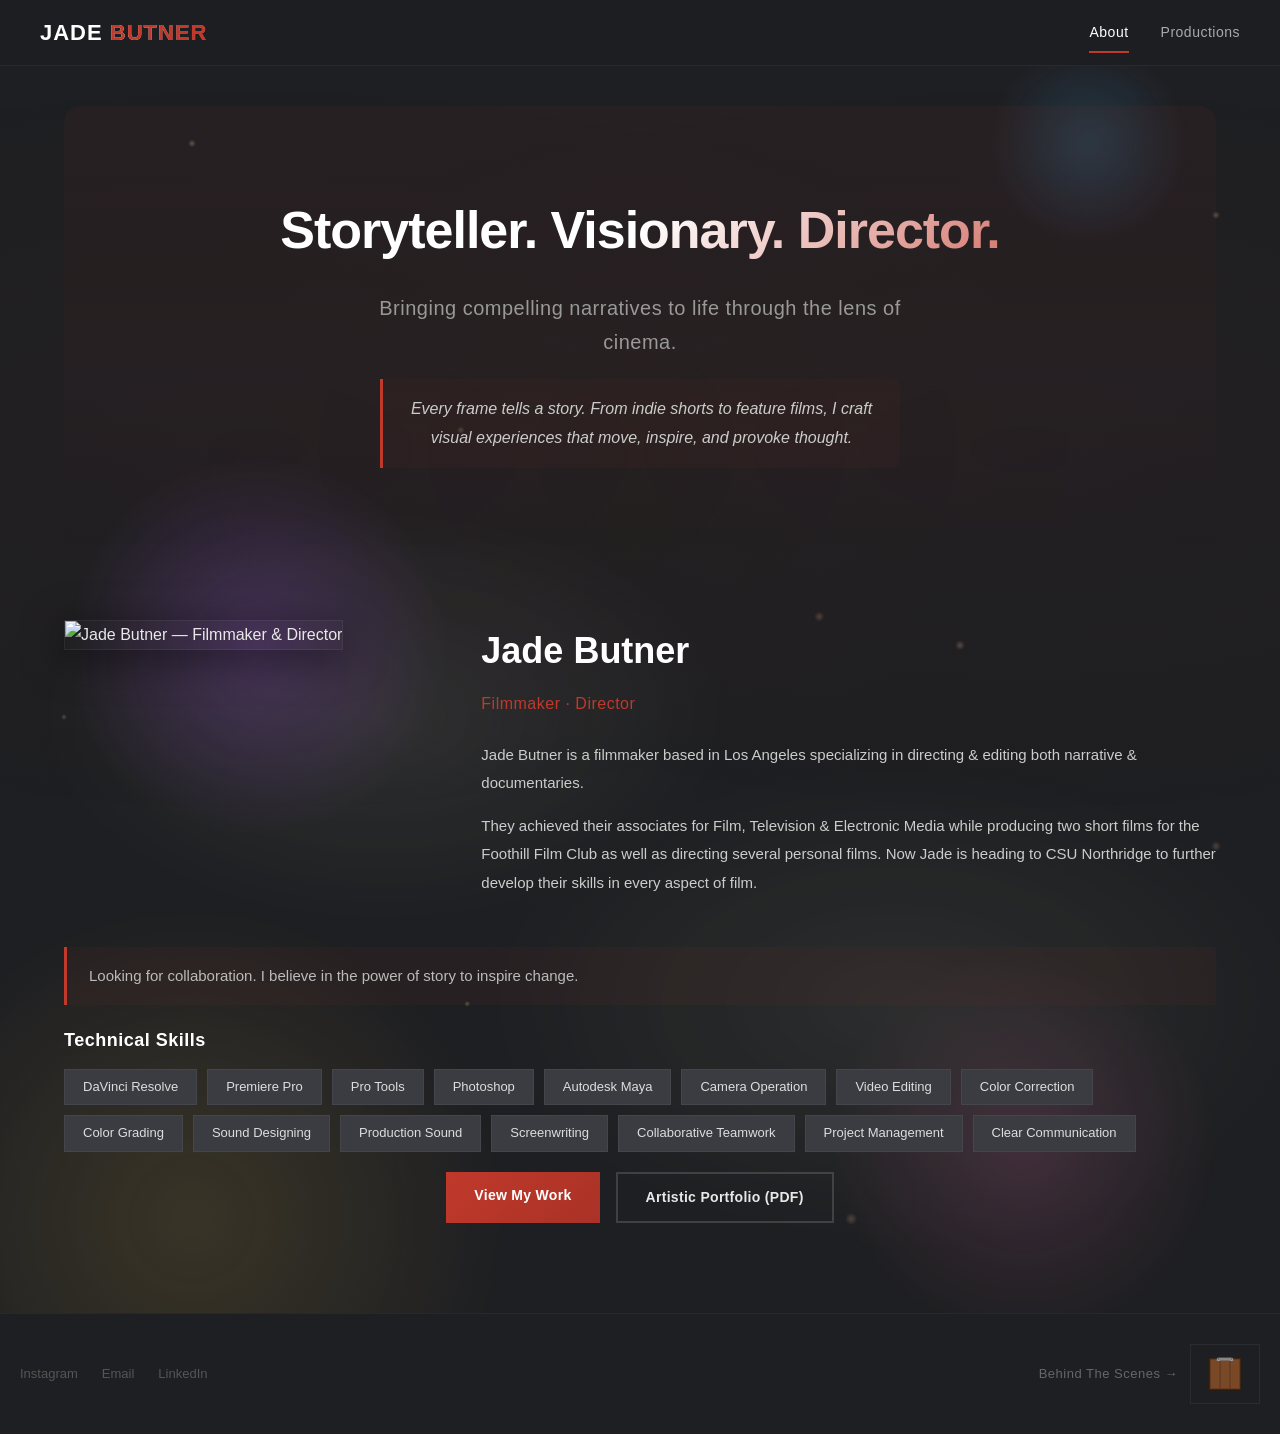
==== index.html @ fff3ffe0 "Add files via upload" ====
<!DOCTYPE html>
<html lang="en">
<head>
    <meta charset="UTF-8">
    <meta name="viewport" content="width=device-width, initial-scale=1.0">
    <title>Jade Butner | Filmmaker & Director</title>
    <link rel="stylesheet" href="style.css">
    <style>
        /* Sun spots background - scrolls with page */
        .sun-spots-wrapper {
            position: absolute;
            top: 0;
            left: 0;
            right: 0;
            bottom: 0;
            pointer-events: none;
            z-index: 0;
            min-height: 100%;
            height: auto;
            overflow: visible;
        }

        .sun-spots {
            position: absolute;
            top: 0%;
            left: 0%;
            right: 0%;
            bottom: 0%;
            background:
                /* Warm spot - moved to bottom left */
                radial-gradient(circle 450px at 15% 85%, rgba(255, 200, 80, 0.2) 0%, transparent 70%),

                /* Blue spot - moved to top right */
                radial-gradient(circle 500px at 85% 10%, rgba(80, 179, 255, 0.274) 0%, transparent 20%),

                /* Purple spot - moved to center left */
                radial-gradient(circle 380px at 20% 45%, rgba(164, 93, 231, 0.404) 0%, transparent 50%),

                /* Pink spot - moved to bottom right */
                radial-gradient(circle 350px at 80% 80%, rgba(255, 120, 181, 0.233) 0%, transparent 55%),

                /* Bleach areas - 2 (keep these subtle) */
                radial-gradient(ellipse 500px 300px at 30% 50%, rgba(255, 255, 220, 0.12) 0%, transparent 70%),
                radial-gradient(ellipse 600px 350px at 70% 70%, rgba(255, 255, 210, 0.10) 0%, transparent 70%),

                /* 10 GRAIN SPECKS - SAME POSITIONS */
                radial-gradient(circle 4px at 15% 10%, rgba(255, 200, 150, 0.5) 0%, transparent 100%),
                radial-gradient(circle 5px at 75% 45%, rgba(255, 200, 150, 0.4) 0%, transparent 100%),
                radial-gradient(circle 3px at 36.5% 70%, rgba(255, 200, 150, 0.5) 0%, transparent 100%),
                radial-gradient(circle 6px at 66.5% 85%, rgba(255, 200, 150, 0.35) 0%, transparent 100%),
                radial-gradient(circle 4px at 95% 15%, rgba(255, 200, 150, 0.45) 0%, transparent 100%),
                radial-gradient(circle 5px at 50% 92%, rgba(255, 200, 150, 0.4) 0%, transparent 100%),
                radial-gradient(circle 3px at 5% 50%, rgba(255, 200, 150, 0.4) 0%, transparent 100%),
                radial-gradient(circle 5px at 95% 59%, rgba(255, 200, 150, 0.35) 0%, transparent 100%),
                radial-gradient(circle 4px at 36% 30%, rgba(255, 200, 150, 0.35) 0%, transparent 100%),
                radial-gradient(circle 5px at 64% 43%, rgba(255, 200, 150, 0.35) 0%, transparent 100%);
            opacity: 0.6;
            filter: blur(0.3px) contrast(1.1);
            mix-blend-mode: screen;
        }

        /* Ensure content sits above the sun spots */
        .main-content,
        header,
        footer {
            position: relative;
            z-index: 1;
        }

        body {
            position: relative;
            min-height: 100vh;
            background: #1E1F22;
        }

        html, body {
            margin: 0;
            padding: 0;
            overflow-x: hidden;
        }
    </style>
</head>
<body>
    <!-- Sun spots background -->
    <div class="sun-spots-wrapper">
        <div class="sun-spots"></div>
    </div>

    <!-- Sticky Header -->
    <header>
        <div class="header-left">
            <a href="index.html" class="logo-link">
                <h1>JADE <span>BUTNER</span></h1>
            </a>
        </div>
        <nav>
            <a href="index.html" class="active">About</a>
            <a href="productions.html">Productions</a>
        </nav>
    </header>

    <!-- Main Content -->
    <main class="main-content">
        <section class="hero">
            <h2>Storyteller. Visionary. Director.</h2>
            <p class="tagline">Bringing compelling narratives to life through the lens of cinema.</p>
            <div class="bio-short">
                Every frame tells a story. From indie shorts to feature films, 
                I craft visual experiences that move, inspire, and provoke thought.
            </div>
        </section>

        <!-- Profile Image + Description (side by side) -->
        <div class="about-grid">
            <div class="about-image">
                <img src="images/JadeButner.jpg" alt="Jade Butner — Filmmaker & Director">
            </div>
            <div class="about-content">
                <h2>Jade Butner</h2>
                <div class="subtitle">Filmmaker · Director</div>
                <div class="story">
                    <p>Jade Butner is a filmmaker based in Los Angeles specializing in directing & editing both narrative & documentaries.</p>
                    <p>They achieved their associates for Film, Television & Electronic Media while producing two short films for the Foothill Film Club as well as directing several personal films. Now Jade is heading to CSU Northridge to further develop their skills in every aspect of film.</p>
                </div>
            </div>
        </div>

        <!-- "Looking for collaboration..." - FULL WIDTH -->
        <div class="about-summary-full">
            <div class="summary">
                Looking for collaboration. I believe in the power of story to inspire change.
            </div>
        </div>

        <!-- Skills - LEFT ALIGNED, NO BOX -->
        <div class="about-skills-full">
            <h4>Technical Skills</h4>
            <div class="skills-list-full">
                <span class="skill-tag">DaVinci Resolve</span>
                <span class="skill-tag">Premiere Pro</span>
                <span class="skill-tag">Pro Tools</span>
                <span class="skill-tag">Photoshop</span>
                <span class="skill-tag">Autodesk Maya</span>
                <span class="skill-tag">Camera Operation</span>
                <span class="skill-tag">Video Editing</span>
                <span class="skill-tag">Color Correction</span>
                <span class="skill-tag">Color Grading</span>
                <span class="skill-tag">Sound Designing</span>
                <span class="skill-tag">Production Sound</span>
                <span class="skill-tag">Screenwriting</span>
                <span class="skill-tag">Collaborative Teamwork</span>
                <span class="skill-tag">Project Management</span>
                <span class="skill-tag">Clear Communication</span>
            </div>
        </div>

        <!-- Buttons - FULL WIDTH -->
        <div class="about-actions">
            <a href="productions.html" class="btn-primary">View My Work</a>
            <a href="Butner_Jade-Creative_Portfolio.pdf" target="_blank" class="btn-secondary">Artistic Portfolio (PDF)</a>
        </div>
    </main>

    <footer>
        <div class="footer-social">
            <a href="https://www.instagram.com/jaded.butter/" target="_blank" class="social-icon">Instagram</a>
            <a href="mailto:jadebutner@gmail.com" class="social-icon">Email</a>
            <a href="https://www.linkedin.com/in/jack-butner-2453b031a/" target="_blank" class="social-icon">LinkedIn</a>
        </div>
        <div class="footer-bts-wrapper">
            <span class="bts-label">Behind The Scenes →</span>
            <div class="footer-bts">
                <a href="bts.html" class="trapdoor-link" id="trapdoorTrigger">
                    <span class="trapdoor-closed">
                        <svg class="trapdoor-icon-sm" viewBox="0 0 100 100">
                            <rect x="2" y="2" width="96" height="96" rx="2" fill="#3d2817" stroke="#2a1a0e" stroke-width="2"/>
                            <rect x="6" y="6" width="88" height="88" fill="#6b3f1f"/>
                            <rect x="8" y="8" width="26" height="84" fill="#7a4a28" stroke="#5a3520" stroke-width="1"/>
                            <rect x="37" y="8" width="26" height="84" fill="#7a4a28" stroke="#5a3520" stroke-width="1"/>
                            <rect x="66" y="8" width="26" height="84" fill="#7a4a28" stroke="#5a3520" stroke-width="1"/>
                            <line x1="14" y1="12" x2="14" y2="88" stroke="#6b3f1f" stroke-width="1" opacity="0.4"/>
                            <line x1="20" y1="12" x2="20" y2="88" stroke="#6b3f1f" stroke-width="1" opacity="0.4"/>
                            <line x1="26" y1="12" x2="26" y2="88" stroke="#6b3f1f" stroke-width="1" opacity="0.4"/>
                            <line x1="43" y1="12" x2="43" y2="88" stroke="#6b3f1f" stroke-width="1" opacity="0.4"/>
                            <line x1="49" y1="12" x2="49" y2="88" stroke="#6b3f1f" stroke-width="1" opacity="0.4"/>
                            <line x1="55" y1="12" x2="55" y2="88" stroke="#6b3f1f" stroke-width="1" opacity="0.4"/>
                            <line x1="72" y1="12" x2="72" y2="88" stroke="#6b3f1f" stroke-width="1" opacity="0.4"/>
                            <line x1="78" y1="12" x2="78" y2="88" stroke="#6b3f1f" stroke-width="1" opacity="0.4"/>
                            <line x1="84" y1="12" x2="84" y2="88" stroke="#6b3f1f" stroke-width="1" opacity="0.4"/>
                            <rect x="28" y="2" width="44" height="8" rx="1" fill="#8a8a8a" stroke="#6a6a6a" stroke-width="1"/>
                            <rect x="26" y="4" width="10" height="8" rx="1" fill="#9a9a9a" stroke="#6a6a6a" stroke-width="0.5"/>
                            <rect x="64" y="4" width="10" height="8" rx="1" fill="#9a9a9a" stroke="#6a6a6a" stroke-width="0.5"/>
                            <circle cx="31" cy="6" r="2" fill="#555"/>
                            <circle cx="69" cy="6" r="2" fill="#555"/>
                        </svg>
                    </span>
                    <span class="trapdoor-open">
                        <span class="trapdoor-open-text">BTS</span>
                    </span>
                </a>
            </div>
        </div>
    </footer>
</body>
</html>
---- style.css ----
/* Reset and Base Styles */
* {
    margin: 0;
    padding: 0;
    box-sizing: border-box;
}

:root {
    --primary: #c0392b;
    --primary-dark: #a93226;
    --primary-light: #e74c3c;
    --dark: #1E1F22;
    --dark-gray: #2b2d31;
    --medium-gray: #3a3c42;
    --light-gray: #4a4c52;
    --text-light: #e8e8e8;
    --text-muted: #999;
    --shadow: 0 8px 30px rgba(0,0,0,0.3);
    --transition: all 0.3s cubic-bezier(0.4, 0, 0.2, 1);
}

@import url('https://fonts.googleapis.com/css2?family=Inter:wght@300;400;500;600;700;800;900&display=swap');

body {
    font-family: 'Inter', -apple-system, BlinkMacSystemFont, 'Segoe UI', Roboto, sans-serif;
    line-height: 1.7;
    color: #e8e8e8;
    background: #1E1F22;
    -webkit-font-smoothing: antialiased;
}

/* Cinematic overlay effect */
body::before {
    content: '';
    position: fixed;
    top: 0;
    left: 0;
    right: 0;
    bottom: 0;
    background: 
        radial-gradient(ellipse at 20% 50%, rgba(192, 57, 43, 0.03) 0%, transparent 60%),
        radial-gradient(ellipse at 80% 50%, rgba(192, 57, 43, 0.03) 0%, transparent 60%);
    pointer-events: none;
    z-index: 0;
}

/* Sticky Header */
header {
    background: rgba(30, 31, 34, 0.95);
    backdrop-filter: blur(12px);
    -webkit-backdrop-filter: blur(12px);
    padding: 14px 40px;
    display: flex;
    justify-content: space-between;
    align-items: center;
    position: sticky;
    top: 0;
    z-index: 1000;
    border-bottom: 1px solid rgba(255,255,255,0.05);
}

.header-left .logo-link {
    text-decoration: none;
}

.header-left h1 {
    font-size: 22px;
    font-weight: 700;
    letter-spacing: 1px;
    background: linear-gradient(135deg, #fff 60%, #c0392b);
    -webkit-background-clip: text;
    -webkit-text-fill-color: transparent;
    background-clip: text;
}

.header-left h1 span {
    -webkit-text-fill-color: #c0392b;
}

/* Navigation */
nav {
    display: flex;
    align-items: center;
    gap: 32px;
}

nav a {
    color: #aaa;
    text-decoration: none;
    font-size: 14px;
    font-weight: 500;
    letter-spacing: 0.5px;
    transition: var(--transition);
    padding: 6px 0;
    position: relative;
}

nav a::after {
    content: '';
    position: absolute;
    bottom: -2px;
    left: 0;
    width: 0;
    height: 2px;
    background: #c0392b;
    transition: var(--transition);
}

nav a:hover {
    color: #fff;
}

nav a:hover::after,
nav a.active::after {
    width: 100%;
}

nav a.active {
    color: #fff;
}



/* Main Content */
.main-content {
    max-width: 1200px;
    margin: 0 auto;
    padding: 40px 24px 60px;
    min-height: 70vh;
    position: relative;
    z-index: 1;
}

/* Index Page - Hero */
.hero {
    text-align: center;
    padding: 80px 40px 60px;
    background: linear-gradient(180deg, rgba(192,57,43,0.06) 0%, transparent 100%);
    border-radius: 16px;
    margin-bottom: 60px;
    position: relative;
    overflow: hidden;
}

.hero h2 {
    font-size: 52px;
    font-weight: 800;
    letter-spacing: -1px;
    margin-bottom: 16px;
    background: linear-gradient(135deg, #fff 50%, #c0392b);
    -webkit-background-clip: text;
    -webkit-text-fill-color: transparent;
    background-clip: text;
}

.hero .tagline {
    font-size: 20px;
    color: #999;
    font-weight: 300;
    max-width: 600px;
    margin: 0 auto 20px;
    letter-spacing: 0.5px;
}

.hero .bio-short {
    font-size: 16px;
    color: #ccc;
    max-width: 520px;
    margin: 0 auto 32px;
    font-style: italic;
    line-height: 1.8;
    padding: 16px 24px;
    border-left: 3px solid #c0392b;
    background: rgba(192,57,43,0.04);
    border-radius: 0 8px 8px 0;
}

.hero-links {
    display: flex;
    gap: 16px;
    justify-content: center;
    flex-wrap: wrap;
}

/* Buttons */
.btn-primary {
    display: inline-block;
    background: linear-gradient(135deg, #c0392b, #a93226);
    color: #fff;
    padding: 14px 34px;
    text-decoration: none;
    border-radius: 0px;
    font-weight: 600;
    font-size: 15px;
    transition: var(--transition);
    border: none;
    cursor: pointer;
    letter-spacing: 0.3px;
}

.btn-primary:hover {
    background: #a93226;
    transform: translateY(-2px);
    box-shadow: 0 8px 25px rgba(192, 57, 43, 0.35);
}

.btn-secondary {
    display: inline-block;
    background: transparent;
    color: #e8e8e8;
    padding: 14px 34px;
    text-decoration: none;
    border-radius: 0px;
    font-weight: 600;
    font-size: 15px;
    transition: var(--transition);
    border: 2px solid rgba(255,255,255,0.15);
    cursor: pointer;
    letter-spacing: 0.3px;
}

.btn-secondary:hover {
    border-color: #c0392b;
    color: #fff;
    transform: translateY(-2px);
}

/* Page Cards */
.page-cards {
    display: grid;
    grid-template-columns: repeat(auto-fit, minmax(280px, 1fr));
    gap: 30px;
    margin: 20px 0;
}

.page-card {
    background: #2b2d31;
    padding: 36px 32px;
    border-radius: 0px;
    border: 1px solid rgba(255,255,255,0.05);
    transition: var(--transition);
    text-align: center;
    position: relative;
    overflow: hidden;
}

.page-card:hover {
    transform: translateY(-6px);
    border-color: rgba(192,57,43,0.2);
    box-shadow: 0 12px 40px rgba(0,0,0,0.4);
}

.page-card h3 {
    font-size: 22px;
    font-weight: 700;
    margin-bottom: 12px;
    color: #fff;
}

.page-card p {
    color: #999;
    font-size: 15px;
    margin-bottom: 20px;
    line-height: 1.7;
}

.page-card .card-link {
    display: inline-block;
    color: #c0392b;
    text-decoration: none;
    font-weight: 600;
    font-size: 14px;
    transition: var(--transition);
    position: relative;
}

.page-card .card-link::after {
    content: '→';
    margin-left: 6px;
    transition: var(--transition);
}

.page-card .card-link:hover {
    color: #e74c3c;
}

.page-card .card-link:hover::after {
    transform: translateX(4px);
}

/* About Page - ORIGINAL LAYOUT */
.about-grid {
    display: grid;
    grid-template-columns: 1fr 2fr;
    gap: 50px;
    margin: 20px 0;
}

.about-image {
    position: relative;
}

.about-image img {
    width: 100%;
    border-radius: 0px;
    box-shadow: 0 8px 40px rgba(0,0,0,0.5);
    border: 1px solid rgba(255,255,255,0.06);
    transition: var(--transition);
}

.about-image img:hover {
    transform: scale(1.01);
}

.about-content h2 {
    font-size: 36px;
    font-weight: 800;
    margin-bottom: 8px;
    color: #fff;
}

.about-content .subtitle {
    color: #c0392b;
    font-size: 16px;
    font-weight: 500;
    margin-bottom: 24px;
    letter-spacing: 0.5px;
}

.about-content .story {
    font-size: 15px;
    color: #ccc;
    line-height: 1.9;
    margin-bottom: 20px;
}

.about-content .story p {
    margin-bottom: 14px;
}

.about-content .summary {
    font-size: 15px;
    color: #bbb;
    background: rgba(192,57,43,0.05);
    padding: 16px 22px;
    border-radius: 0px;
    margin-bottom: 28px;
    border-left: 3px solid #c0392b;
}

/* Skills - LEFT ALIGNED, NO BOX */
.about-skills-full {
    width: 100%;
    margin: 10px 0 20px 0;
}

.about-skills-full h4 {
    font-size: 18px;
    font-weight: 600;
    margin-bottom: 14px;
    color: #fff;
    letter-spacing: 0.5px;
    text-align: left;
}

.skills-list-full {
    display: flex;
    flex-wrap: wrap;
    gap: 10px;
    justify-content: flex-start;
}

.skills-list-full .skill-tag {
    background: #3a3c42;
    color: #ddd;
    padding: 6px 18px;
    font-size: 13px;
    font-weight: 500;
    transition: var(--transition);
    border: 1px solid rgba(255,255,255,0.05);
    display: inline-block;
}

.coming-soon {
    display: flex;
    align-items: center;
    justify-content: center;
    width: 100%;
    height: 100%;
    background: #2b2d31;
    color: #666;
    font-size: 20px;
    font-weight: 600;
    letter-spacing: 1px;
    text-transform: uppercase;
}

.coming-soon-poster {
    display: flex;
    align-items: center;
    justify-content: center;
    width: 100%;
    height: 300px;
    background: #1a1a1a;
    color: #555;
    font-size: 24px;
    font-weight: 600;
    letter-spacing: 1px;
    text-transform: uppercase;
    border: 2px dashed rgba(255,255,255,0.05);
}

/* BUTTONS BELOW SKILLS - NEW (what you asked for) */
.about-actions {
    display: flex;
    gap: 16px;
    justify-content: center;
    flex-wrap: wrap;
    margin-top: 10px;
    margin-bottom: 30px;
}

.about-actions .btn-primary,
.about-actions .btn-secondary {
    font-size: 14px;
    padding: 12px 28px;
}

/* Productions Page */
.productions-header {
    text-align: center;
    margin-bottom: 40px;
}

.productions-header h2 {
    font-size: 40px;
    font-weight: 800;
    color: #fff;
    letter-spacing: -0.5px;
}

.productions-header p {
    color: #999;
    font-size: 16px;
    margin-top: 8px;
}

.productions-grid {
    display: grid;
    grid-template-columns: repeat(auto-fill, minmax(320px, 1fr));
    gap: 30px;
    margin: 20px 0;
}

/* Filter Bar */
.filter-bar {
    display: flex;
    gap: 10px;
    flex-wrap: wrap;
    justify-content: center;
    margin-bottom: 40px;
    padding: 16px 20px;
    background: #2b2d31;
    border: 1px solid rgba(255,255,255,0.05);
}

.filter-btn {
    background: transparent;
    color: #888;
    border: 1px solid rgba(255,255,255,0.08);
    padding: 8px 20px;
    cursor: pointer;
    font-size: 13px;
    font-weight: 500;
    transition: var(--transition);
    font-family: 'Inter', sans-serif;
    letter-spacing: 0.3px;
}

.filter-btn:hover {
    color: #fff;
    border-color: rgba(255,255,255,0.2);
}

.filter-btn.active {
    color: #fff;
    background: #c0392b;
    border-color: #c0392b;
}

/* Production type tag on cards */
.production-type-tag {
    display: inline-block;
    background: rgba(192, 57, 43, 0.15);
    color: #c0392b;
    font-size: 11px;
    font-weight: 600;
    padding: 2px 12px;
    margin-top: 6px;
    letter-spacing: 0.5px;
    text-transform: uppercase;
}

/* No productions message */
.no-productions {
    text-align: center;
    color: #888;
    padding: 60px 20px;
    font-size: 18px;
    grid-column: 1 / -1;
}

/* Modal Poster - NORMAL FUCKING SIZE */
.modal-poster {
    margin-bottom: 24px;
    background: #1a1a1a;
}

.modal-poster img {
    width: 100%;
    max-height: 600px;
    object-fit: contain;
    display: block;
}

.bts-placeholder {
    display: flex;
    align-items: center;
    justify-content: center;
    width: 100%;
    height: 100%;
    background: #2b2d31;
    color: #555;
    font-size: 14px;
    font-weight: 500;
}

/* Hide extra stuff on production cards - only show title */
.production-info .role,
.production-info .year,
.production-info .synopsis {
    display: none;
}

.production-info {
    padding: 16px 20px;
    text-align: center;
}

.production-info h3 {
    font-size: 18px;
    font-weight: 700;
    color: #fff;
}

/* Full-width summary */
.about-summary-full {
    width: 100%;
    margin: 30px 0 20px 0;
}

.about-summary-full .summary {
    font-size: 15px;
    color: #bbb;
    background: rgba(192,57,43,0.05);
    padding: 16px 22px;
    border-left: 3px solid #c0392b;
    width: 100%;
}

/* HARD TOP CORNERS, SOFT BOTTOM CORNERS - CHANGED */
.production-item {
    background: #2b2d31;
    overflow: hidden;
    border: 1px solid rgba(255,255,255,0.05);
    transition: var(--transition);
    cursor: pointer;
    border-radius: 0 0 12px 12px;
}

.production-item:hover {
    transform: translateY(-6px);
    border-color: rgba(192,57,43,0.2);
    box-shadow: 0 12px 40px rgba(0,0,0,0.4);
}

.production-hard {
    border: 2px solid rgba(255,255,255,0.08);
}

.production-soft {
    border: 1px solid rgba(255,255,255,0.03);
}

.production-thumbnail {
    width: 100%;
    height: 200px;
    background: #3a3c42;
    display: flex;
    align-items: center;
    justify-content: center;
    position: relative;
    overflow: hidden;
    border-radius: 0;
}

.production-thumbnail iframe {
    width: 100%;
    height: 100%;
    border: none;
}

.production-thumbnail .placeholder-thumb {
    font-size: 18px;
    color: #666;
    font-weight: 500;
}

.production-thumbnail .overlay {
    position: absolute;
    top: 0;
    left: 0;
    right: 0;
    bottom: 0;
    background: linear-gradient(180deg, transparent, rgba(0,0,0,0.7));
    opacity: 0;
    transition: var(--transition);
    display: flex;
    align-items: center;
    justify-content: center;
}

.production-item:hover .overlay {
    opacity: 1;
}

.production-thumbnail .overlay span {
    color: #fff;
    font-size: 14px;
    font-weight: 600;
    letter-spacing: 0.5px;
    padding: 8px 20px;
    border: 2px solid #fff;
    border-radius: 0px;
}

.production-info {
    padding: 22px 24px;
}

.production-info h3 {
    font-size: 20px;
    font-weight: 700;
    margin-bottom: 4px;
    color: #fff;
}

.production-info .role {
    color: #c0392b;
    font-weight: 500;
    font-size: 13px;
    margin-bottom: 4px;
    letter-spacing: 0.3px;
}

.production-info .year {
    color: #888;
    font-size: 13px;
    margin-bottom: 10px;
}

.production-info .synopsis {
    color: #aaa;
    font-size: 14px;
    line-height: 1.7;
}

/* Modal */
.modal-overlay {
    display: none;
    position: fixed;
    top: 0;
    left: 0;
    right: 0;
    bottom: 0;
    background: rgba(0,0,0,0.85);
    z-index: 2000;
    align-items: center;
    justify-content: center;
    padding: 40px;
}

.modal-overlay.active {
    display: flex;
    animation: fadeIn 0.3s ease;
}

@keyframes fadeIn {
    from { opacity: 0; }
    to { opacity: 1; }
}

.modal-content {
    background: #2b2d31;
    border-radius: 0px;
    max-width: 800px;
    width: 100%;
    max-height: 90vh;
    overflow-y: auto;
    position: relative;
    padding: 40px;
}

.modal-close {
    position: absolute;
    top: 16px;
    right: 20px;
    font-size: 28px;
    color: #888;
    background: none;
    border: none;
    cursor: pointer;
    transition: var(--transition);
    line-height: 1;
}

.modal-close:hover {
    color: #fff;
}

.modal-production .modal-video {
    position: relative;
    padding-bottom: 56.25%;
    height: 0;
    margin-bottom: 24px;
}

.modal-production .modal-video iframe {
    position: absolute;
    top: 0;
    left: 0;
    width: 100%;
    height: 100%;
    border: none;
}

.modal-production .modal-no-video {
    background: #3a3c42;
    padding: 60px 20px;
    text-align: center;
    margin-bottom: 24px;
    border: 2px dashed rgba(255,255,255,0.1);
}

.modal-production .modal-no-video span {
    font-size: 24px;
    font-weight: 600;
    color: #666;
}

.modal-production .modal-no-video p {
    color: #666;
    margin-top: 8px;
}

.modal-info h2 {
    font-size: 28px;
    font-weight: 800;
    color: #fff;
    margin-bottom: 4px;
}

.modal-info .modal-type {
    color: #c0392b;
    font-weight: 500;
    font-size: 15px;
    margin-bottom: 8px;
}

.modal-info .modal-meta {
    display: flex;
    gap: 16px;
    color: #888;
    font-size: 14px;
    margin-bottom: 16px;
}

.modal-info .modal-roles {
    color: #ccc;
    font-size: 14px;
    margin-bottom: 12px;
}

.modal-info .modal-logline {
    color: #ccc;
    font-size: 15px;
    margin-bottom: 16px;
    padding: 12px 16px;
    background: rgba(192,57,43,0.05);
    border-left: 3px solid #c0392b;
}

.modal-info .modal-watch {
    margin-bottom: 12px;
}

.modal-info .modal-art {
    color: #888;
    font-size: 14px;
}

/* BTS Gallery */
.bts-gallery {
    margin: 20px 0;
}

.bts-project-section {
    margin-bottom: 48px;
}

.bts-project-title {
    font-size: 22px;
    font-weight: 700;
    color: #fff;
    margin-bottom: 16px;
    padding-bottom: 8px;
    border-bottom: 2px solid rgba(192, 57, 43, 0.3);
}

.bts-image-grid {
    display: grid;
    grid-template-columns: repeat(auto-fill, minmax(240px, 1fr));
    gap: 16px;
}

.bts-image-item {
    position: relative;
    overflow: hidden;
    cursor: pointer;
    aspect-ratio: 4/3;
    background: #2b2d31;
    border: 1px solid rgba(255,255,255,0.05);
    transition: var(--transition);
}

.bts-image-item img {
    width: 100%;
    height: 100%;
    object-fit: cover;
    transition: var(--transition);
}

.bts-image-overlay {
    position: absolute;
    bottom: 0;
    left: 0;
    right: 0;
    padding: 12px 16px;
    background: linear-gradient(transparent, rgba(0,0,0,0.8));
    color: #fff;
    font-size: 13px;
    font-weight: 500;
    opacity: 0;
    transition: var(--transition);
    transform: translateY(10px);
}

/* Footer - TRAPDOOR ON RIGHT */
footer {
    background: #1E1F22;
    border-top: 1px solid rgba(255,255,255,0.04);
    padding: 30px 20px;
    position: relative;
    z-index: 1;
    display: flex;
    justify-content: space-between;
    align-items: center;
    flex-wrap: wrap;
}

.footer-social {
    display: flex;
    justify-content: center;
    gap: 24px;
}

.footer-social a {
    color: #555;
    text-decoration: none;
    font-size: 13px;
    transition: var(--transition);
}

.footer-social a:hover {
    color: #c0392b;
}

.footer-bts {
    display: flex;
    justify-content: flex-end;
}

/* Trapdoor Styles */
.trapdoor-link {
    display: inline-flex;
    align-items: center;
    justify-content: center;
    color: #888;
    text-decoration: none;
    font-size: 14px;
    padding: 10px 18px;
    border: 1px solid rgba(255,255,255,0.06);
    transition: all 0.3s ease;
    background: transparent;
    cursor: pointer;
    min-width: 70px;
    min-height: 60px;
    box-sizing: border-box;
    width: 70px;
}

.trapdoor-link:hover {
    color: #fff;
    border-color: #c0392b;
    background: rgba(192,57,43,0.08);
}

.trapdoor-link .trapdoor-closed,
.trapdoor-link .trapdoor-open {
    display: flex;
    align-items: center;
    justify-content: center;
}

.trapdoor-link .trapdoor-open {
    display: none;
}

.trapdoor-link:hover .trapdoor-closed {
    display: none;
}

.trapdoor-link:hover .trapdoor-open {
    display: flex;
}

.trapdoor-link.active-trapdoor {
    color: #c0392b;
    border-color: #c0392b;
}

.trapdoor-link.active-trapdoor .trapdoor-closed {
    display: none;
}

.trapdoor-link.active-trapdoor .trapdoor-open {
    display: flex;
}

.trapdoor-icon-sm {
    width: 34px;
    height: 34px;
    display: block;
    flex-shrink: 0;
}

.trapdoor-open-text {
    font-weight: 600;
    font-size: 14px;
    letter-spacing: 1px;
    color: #c0392b;
}

.footer-bts-wrapper {
    display: flex;
    align-items: center;
    gap: 12px;
}

.bts-label {
    color: #666;
    font-size: 13px;
    font-weight: 500;
    letter-spacing: 0.5px;
}

@media (max-width: 768px) {
    .footer-bts-wrapper {
        justify-content: center;
    }
}

/* Responsive */
@media (max-width: 968px) {
    .about-grid {
        grid-template-columns: 1fr;
        gap: 30px;
    }

    .about-image img {
        max-width: 340px;
        margin: 0 auto;
        display: block;
    }
}

@media (max-width: 768px) {
    header {
        flex-direction: column;
        gap: 12px;
        padding: 14px 20px;
    }

    .header-left h1 {
        font-size: 20px;
    }

    nav {
        gap: 18px;
        flex-wrap: wrap;
        justify-content: center;
    }

    nav a {
        font-size: 13px;
    }

    .hero {
        padding: 50px 24px 40px;
    }

    .hero h2 {
        font-size: 34px;
    }

    .hero .tagline {
        font-size: 17px;
    }

    .productions-grid {
        grid-template-columns: 1fr;
    }

    .page-cards {
        grid-template-columns: 1fr;
    }

    .hero-links {
        flex-direction: column;
        align-items: center;
    }

    .modal-content {
        padding: 24px 16px;
        margin: 16px;
    }

    .modal-info h2 {
        font-size: 22px;
    }

    footer {
        flex-direction: column;
        gap: 16px;
    }

    .footer-bts {
        justify-content: center;
    }

    .about-skills-full {
        padding: 24px 16px;
    }
    
    .about-actions {
        flex-direction: column;
        align-items: center;
    }

    .bts-image-grid {
        grid-template-columns: repeat(auto-fill, minmax(160px, 1fr));
        gap: 12px;
    }

    .bts-project-title {
        font-size: 18px;
    }

    .lightbox {
        padding: 16px;
    }

    .lightbox-image {
        max-width: 100%;
        max-height: 70vh;
    }

    .lightbox-close {
        top: 12px;
        right: 16px;
        font-size: 30px;
    }
}

@media (max-width: 480px) {
    .hero h2 {
        font-size: 28px;
    }

    .hero .bio-short {
        font-size: 14px;
        padding: 12px 16px;
    }

    .about-content h2 {
        font-size: 28px;
    }

    .productions-header h2 {
        font-size: 30px;
    }

    .bts-image-grid {
        grid-template-columns: repeat(auto-fill, minmax(120px, 1fr));
        gap: 8px;
    }

    .bts-image-overlay {
        font-size: 11px;
        padding: 8px 12px;
    }

    .trapdoor-link {
        min-width: 50px;
        min-height: 50px;
        padding: 8px 10px;
    }

    .trapdoor-icon-sm {
        width: 28px;
        height: 28px;
    }

    .trapdoor-open-text {
        font-size: 12px;
    }
}
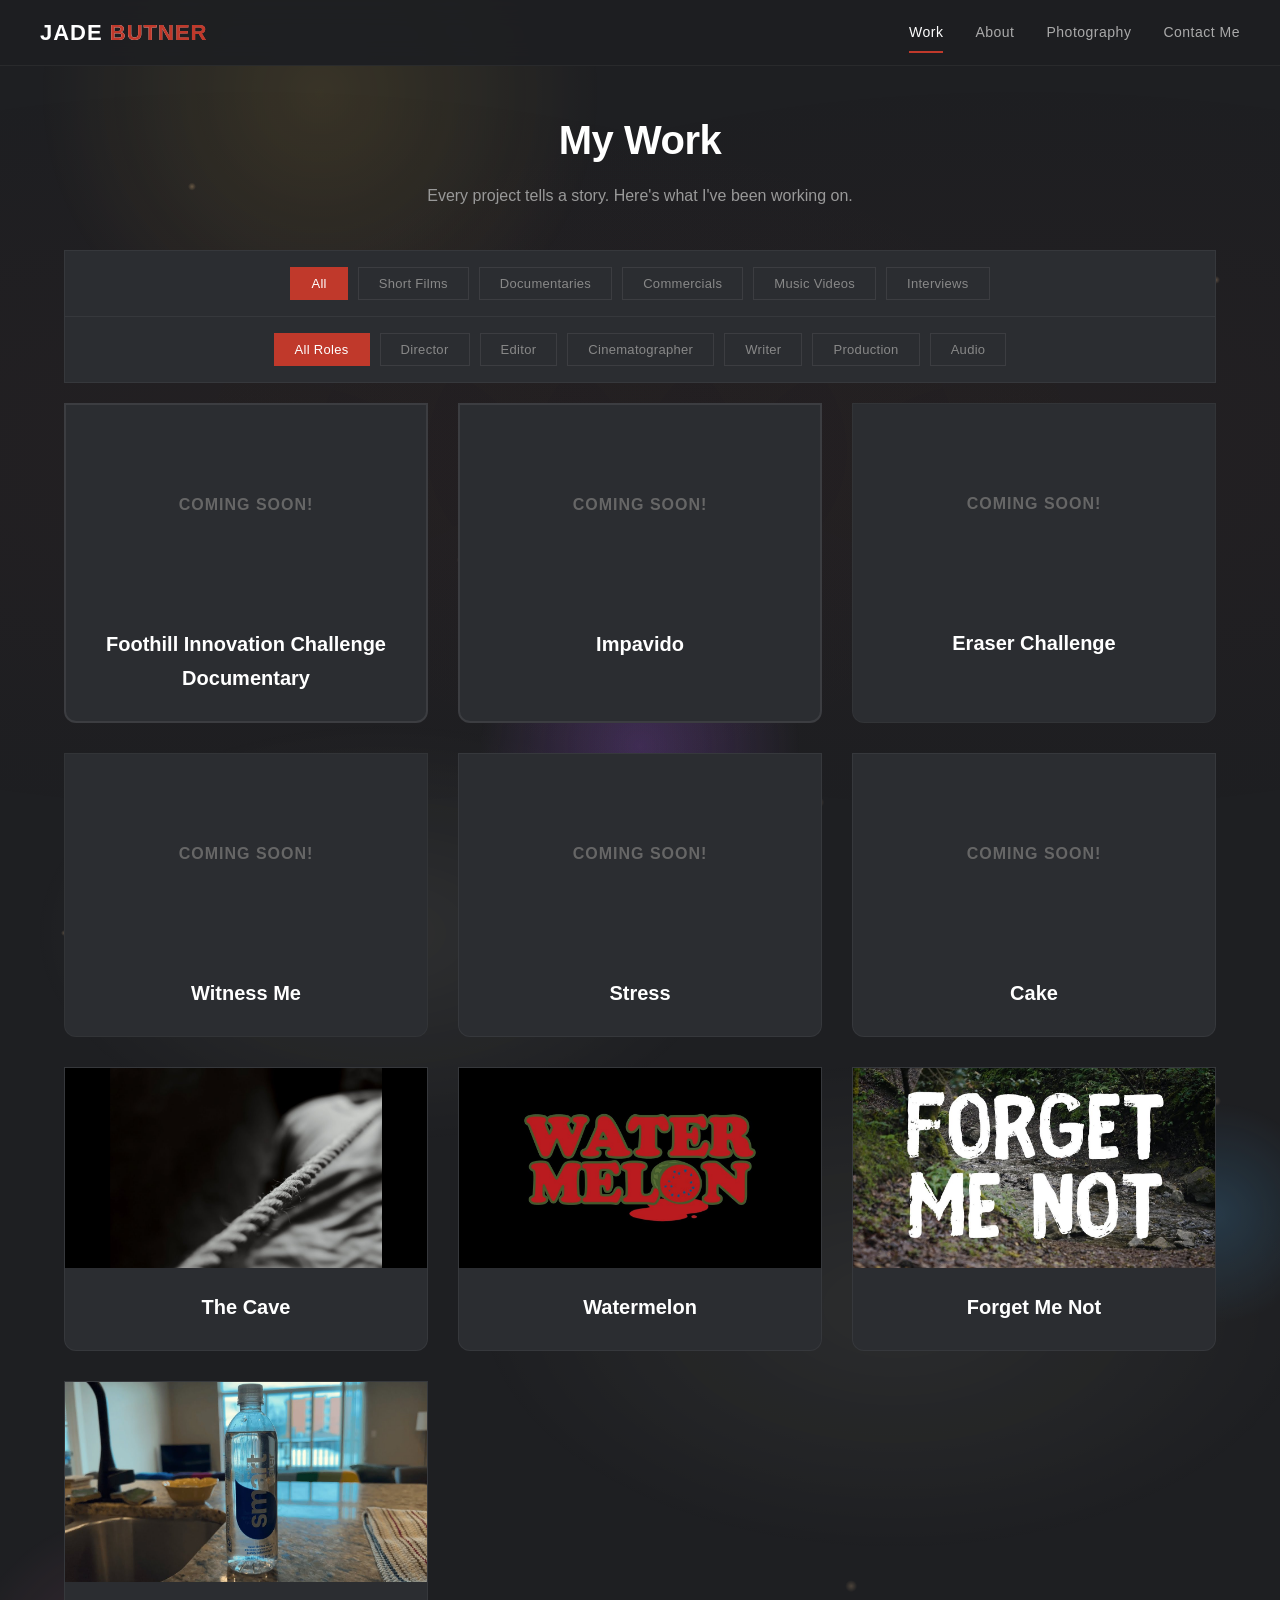
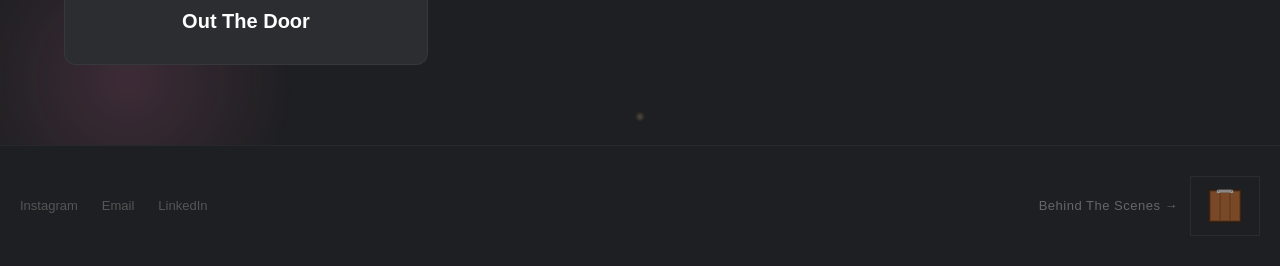
==== commit 1aae871a: "Add files via upload" ====
--- a/index.html
+++ b/index.html
@@ -3,10 +3,10 @@
 <head>
     <meta charset="UTF-8">
     <meta name="viewport" content="width=device-width, initial-scale=1.0">
-    <title>Jade Butner | Filmmaker & Director</title>
+    <title>Work | Jade Butner</title>
     <link rel="stylesheet" href="style.css">
     <style>
-        /* Sun spots background - scrolls with page */
+        /* ====== SIMPLIFIED SUN SPOTS + BLEACH DAMAGE ====== */
         .sun-spots-wrapper {
             position: absolute;
             top: 0;
@@ -27,23 +27,23 @@
             right: 0%;
             bottom: 0%;
             background:
-                /* Warm spot - moved to bottom left */
-                radial-gradient(circle 450px at 15% 85%, rgba(255, 200, 80, 0.2) 0%, transparent 70%),
-
-                /* Blue spot - moved to top right */
-                radial-gradient(circle 500px at 85% 10%, rgba(80, 179, 255, 0.274) 0%, transparent 20%),
-
-                /* Purple spot - moved to center left */
-                radial-gradient(circle 380px at 20% 45%, rgba(164, 93, 231, 0.404) 0%, transparent 50%),
-
-                /* Pink spot - moved to bottom right */
-                radial-gradient(circle 350px at 80% 80%, rgba(255, 120, 181, 0.233) 0%, transparent 55%),
+                /* Warm spot - 1 */
+                radial-gradient(circle 400px at 25% 5%, rgba(255, 200, 80, 0.2) 0%, transparent 70%),
+
+                /* Blue spot - 1 */
+                radial-gradient(circle 550px at 95% 65%, rgba(80, 179, 255, 0.274) 0%, transparent 20%),
+
+                /* Purple spot - 1 */
+                radial-gradient(circle 320px at 50% 40%, rgba(164, 93, 231, 0.404) 0%, transparent 50%),
+
+                /* Pink spot - 1 */
+                radial-gradient(circle 300px at 10% 90%, rgba(255, 120, 181, 0.233) 0%, transparent 55%),
 
                 /* Bleach areas - 2 (keep these subtle) */
                 radial-gradient(ellipse 500px 300px at 30% 50%, rgba(255, 255, 220, 0.12) 0%, transparent 70%),
                 radial-gradient(ellipse 600px 350px at 70% 70%, rgba(255, 255, 210, 0.10) 0%, transparent 70%),
 
-                /* 10 GRAIN SPECKS - SAME POSITIONS */
+                /* 10 GRAIN SPECKS */
                 radial-gradient(circle 4px at 15% 10%, rgba(255, 200, 150, 0.5) 0%, transparent 100%),
                 radial-gradient(circle 5px at 75% 45%, rgba(255, 200, 150, 0.4) 0%, transparent 100%),
                 radial-gradient(circle 3px at 36.5% 70%, rgba(255, 200, 150, 0.5) 0%, transparent 100%),
@@ -67,21 +67,142 @@
             z-index: 1;
         }
 
+        /* Fix: body should determine page height naturally */
         body {
             position: relative;
             min-height: 100vh;
-            background: #1E1F22;
-        }
-
+        }
+
+        /* Make sure html and body don't have extra height issues */
         html, body {
             margin: 0;
             padding: 0;
-            overflow-x: hidden;
+        }
+
+        /* Modal - Poster left, text right */
+        .modal-production {
+            display: flex;
+            flex-direction: row;
+            gap: 30px;
+            align-items: flex-start;
+        }
+
+        .modal-poster {
+            flex: 0 0 45%;
+            max-width: 45%;
+            margin-bottom: 0;
+            background: #1a1a1a;
+        }
+
+        .modal-poster img {
+            width: 100%;
+            height: auto;
+            display: block;
+            object-fit: cover;
+        }
+
+        .modal-info {
+            flex: 1;
+            min-width: 0;
+        }
+
+        .modal-poster .coming-soon-poster {
+            height: 400px;
+            display: flex;
+            align-items: center;
+            justify-content: center;
+            background: #1a1a1a;
+            color: #555;
+            font-size: 20px;
+            font-weight: 600;
+            letter-spacing: 1px;
+            text-transform: uppercase;
+            border: 2px dashed rgba(255,255,255,0.05);
+        }
+
+        @media (max-width: 768px) {
+            .modal-production {
+                flex-direction: column;
+            }
+            .modal-poster {
+                flex: 1;
+                max-width: 100%;
+            }
+            .modal-poster .coming-soon-poster {
+                height: 250px;
+            }
+        }
+
+        /* Second layer of filters */
+        .role-filter-bar {
+            display: flex;
+            gap: 10px;
+            flex-wrap: wrap;
+            justify-content: center;
+            margin-bottom: 5px;
+            padding: 16px 5px;
+            background: #2b2d31;
+            border: 1px solid rgba(255,255,255,0.05);
+            border-top: none;
+        }
+
+        .role-filter-btn {
+            background: transparent;
+            color: #888;
+            border: 1px solid rgba(255,255,255,0.08);
+            padding: 8px 20px;
+            cursor: pointer;
+            font-size: 13px;
+            font-weight: 500;
+            transition: var(--transition);
+            font-family: 'Inter', sans-serif;
+            letter-spacing: 0.3px;
+        }
+
+        .role-filter-btn:hover {
+            color: #fff;
+            border-color: rgba(255,255,255,0.2);
+        }
+
+        .role-filter-btn.active {
+            color: #fff;
+            background: #c0392b;
+            border-color: #c0392b;
+        }
+
+        .no-productions {
+            text-align: center;
+            color: #888;
+            padding: 60px 20px;
+            font-size: 18px;
+            grid-column: 1 / -1;
+        }
+
+        /* Fix thumbnail image display */
+        .production-thumbnail img {
+            width: 100%;
+            height: 100%;
+            object-fit: cover;
+            display: block;
+        }
+
+        .production-thumbnail .coming-soon {
+            display: flex;
+            align-items: center;
+            justify-content: center;
+            width: 100%;
+            height: 100%;
+            background: #2b2d31;
+            color: #666;
+            font-size: 16px;
+            font-weight: 600;
+            letter-spacing: 1px;
+            text-transform: uppercase;
         }
     </style>
 </head>
 <body>
-    <!-- Sun spots background -->
+    <!-- Sun spots background (scrolls with page) -->
     <div class="sun-spots-wrapper">
         <div class="sun-spots"></div>
     </div>
@@ -94,72 +215,53 @@
             </a>
         </div>
         <nav>
-            <a href="index.html" class="active">About</a>
-            <a href="productions.html">Productions</a>
+            <a href="index.html" class="active">Work</a>
+            <a href="about.html">About</a>
+            <a href="photos.html">Photography</a>
+            <a href="contact.html">Contact Me</a>
         </nav>
     </header>
 
     <!-- Main Content -->
     <main class="main-content">
-        <section class="hero">
-            <h2>Storyteller. Visionary. Director.</h2>
-            <p class="tagline">Bringing compelling narratives to life through the lens of cinema.</p>
-            <div class="bio-short">
-                Every frame tells a story. From indie shorts to feature films, 
-                I craft visual experiences that move, inspire, and provoke thought.
-            </div>
-        </section>
-
-        <!-- Profile Image + Description (side by side) -->
-        <div class="about-grid">
-            <div class="about-image">
-                <img src="images/JadeButner.jpg" alt="Jade Butner — Filmmaker & Director">
-            </div>
-            <div class="about-content">
-                <h2>Jade Butner</h2>
-                <div class="subtitle">Filmmaker · Director</div>
-                <div class="story">
-                    <p>Jade Butner is a filmmaker based in Los Angeles specializing in directing & editing both narrative & documentaries.</p>
-                    <p>They achieved their associates for Film, Television & Electronic Media while producing two short films for the Foothill Film Club as well as directing several personal films. Now Jade is heading to CSU Northridge to further develop their skills in every aspect of film.</p>
-                </div>
-            </div>
-        </div>
-
-        <!-- "Looking for collaboration..." - FULL WIDTH -->
-        <div class="about-summary-full">
-            <div class="summary">
-                Looking for collaboration. I believe in the power of story to inspire change.
-            </div>
-        </div>
-
-        <!-- Skills - LEFT ALIGNED, NO BOX -->
-        <div class="about-skills-full">
-            <h4>Technical Skills</h4>
-            <div class="skills-list-full">
-                <span class="skill-tag">DaVinci Resolve</span>
-                <span class="skill-tag">Premiere Pro</span>
-                <span class="skill-tag">Pro Tools</span>
-                <span class="skill-tag">Photoshop</span>
-                <span class="skill-tag">Autodesk Maya</span>
-                <span class="skill-tag">Camera Operation</span>
-                <span class="skill-tag">Video Editing</span>
-                <span class="skill-tag">Color Correction</span>
-                <span class="skill-tag">Color Grading</span>
-                <span class="skill-tag">Sound Designing</span>
-                <span class="skill-tag">Production Sound</span>
-                <span class="skill-tag">Screenwriting</span>
-                <span class="skill-tag">Collaborative Teamwork</span>
-                <span class="skill-tag">Project Management</span>
-                <span class="skill-tag">Clear Communication</span>
-            </div>
-        </div>
-
-        <!-- Buttons - FULL WIDTH -->
-        <div class="about-actions">
-            <a href="productions.html" class="btn-primary">View My Work</a>
-            <a href="Butner_Jade-Creative_Portfolio.pdf" target="_blank" class="btn-secondary">Artistic Portfolio (PDF)</a>
+        <div class="productions-header">
+            <h2>My Work</h2>
+            <p>Every project tells a story. Here's what I've been working on.</p>
+        </div>
+
+        <!-- Type Filter Bar -->
+        <div class="filter-bar" id="filterBar">
+            <button class="filter-btn active" data-filter="all">All</button>
+            <button class="filter-btn" data-filter="Short Film">Short Films</button>
+            <button class="filter-btn" data-filter="Documentary">Documentaries</button>
+            <button class="filter-btn" data-filter="Commercial">Commercials</button>
+            <button class="filter-btn" data-filter="Music Video">Music Videos</button>
+            <button class="filter-btn" data-filter="Corporate Interview">Interviews</button>
+        </div>
+
+        <!-- Role Filter Bar -->
+        <div class="role-filter-bar" id="roleFilterBar">
+            <button class="role-filter-btn active" data-role="all">All Roles</button>
+            <button class="role-filter-btn" data-role="director">Director</button>
+            <button class="role-filter-btn" data-role="editor">Editor</button>
+            <button class="role-filter-btn" data-role="cinematographer">Cinematographer</button>
+            <button class="role-filter-btn" data-role="writer">Writer</button>
+            <button class="role-filter-btn" data-role="production">Production</button>
+            <button class="role-filter-btn" data-role="audio">Audio</button>
+        </div>
+
+        <div class="productions-grid" id="productionsGrid">
+            <!-- Productions will be rendered by JavaScript -->
         </div>
     </main>
+
+    <!-- Production Modal -->
+    <div class="modal-overlay" id="productionModal">
+        <div class="modal-content">
+            <button class="modal-close" id="modalClose">&times;</button>
+            <div id="modalBody"></div>
+        </div>
+    </div>
 
     <footer>
         <div class="footer-social">
@@ -201,5 +303,347 @@
             </div>
         </div>
     </footer>
+
+    <script>
+        // Production data - chronological (newest to oldest)
+        const productions = [
+            {
+                title: "Foothill Innovation Challenge Documentary",
+                type: "Documentary",
+                genre: null,
+                releaseDate: "TBD",
+                stage: "Post-Production",
+                roles: ["Director", "Producer", "Editor", "Colorist", "Sound Designer"],
+                logline: "A short documentary film pursuing the essence of a college challenge built to foster innovation.",
+                watchUrl: null,
+                poster: "images/Foothill-Poster.png",
+                thumbnail: "images/Foothill-Thumbnail.png"
+            },
+            {
+                title: "Impavido",
+                type: "Music Video",
+                genre: null,
+                releaseDate: "June, 2026",
+                stage: null,
+                roles: ["Editor"],
+                logline: null,
+                watchUrl: "https://www.youtube.com/watch?v=6YN8ADAvQJQ",
+                poster: "images/Impavido-Square.png",
+                thumbnail: "images/Impavido-Thumbnail.png"
+            },
+            {
+                title: "Eraser Challenge",
+                type: "Commercial (Spec)",
+                genre: null,
+                releaseDate: "Mar, 2026",
+                stage: null,
+                roles: ["Director", "Producer", "Cinematographer", "Editor", "Sound Designer"],
+                logline: "A public service announcement bringing awareness to a dangerous social media game called 'Eraser Challenge.'",
+                watchUrl: "https://www.youtube.com/watch?v=2RKbEokwI3o",
+                poster: "images/Eraser-Square.png",
+                thumbnail: "images/Eraser-Thumbnail.png"
+            },
+            {
+                title: "Witness Me",
+                type: "Short Film",
+                genre: "Surrealist, Experimental, Dramatic",
+                releaseDate: "Feb 2026",
+                stage: null,
+                roles: ["Director", "Writer", "Producer", "Cinematographer", "Editor", "Colorist", "Sound Designer"],
+                logline: "Witness Me is a surrealist short film exhibiting the decision between political consciousness and unconsciousness.",
+                watchUrl: "https://www.youtube.com/watch?v=3oTU6rrO1CU",
+                poster: "images/Witness_Me-Poster.png",
+                thumbnail: "images/Witness_Me-Thumbnail.png"
+            },
+            {
+                title: "Stress",
+                type: "Short Film",
+                genre: "Experimental",
+                releaseDate: "Aug, 2025",
+                stage: null,
+                roles: ["Director", "Writer", "Producer", "Editor", "Colorist", "Sound Designer"],
+                logline: "Stress is an experimental short film about college applications from the point of view of a stress ball.",
+                watchUrl: "https://www.youtube.com/watch?v=-YOOBmlXZ7w",
+                poster: "images/Stress-Poster.png",
+                thumbnail: "images/Stress-Thumbnail.png"
+            },
+            {
+                title: "Cake",
+                type: "Short Film",
+                genre: "Dramatic, Psychological",
+                releaseDate: "June, 2025",
+                stage: null,
+                roles: ["Editor", "Colorist", "Sound Designer"],
+                logline: "After attending residential eating disorder treatment, a woman is forced to navigate a welcome back party grappling with inner demons.",
+                watchUrl: "https://www.youtube.com/watch?v=UcrWFSMoM6A",
+                poster: "images/Cake-Poster.png",
+                thumbnail: "images/Cake-Thumbnail.png"
+            },
+            {
+                title: "The Cave",
+                type: "Short Film",
+                genre: "Philosophical, Dramatic",
+                releaseDate: "June 2025",
+                stage: null,
+                roles: ["First Assistant Director"],
+                logline: null,
+                watchUrl: "https://www.youtube.com/watch?v=MMTA2tulQTA",
+                poster: "images/The_Cave-Poster.jpg",
+                thumbnail: "images/The_Cave-Thumbnail.jpg"
+            },
+            {
+                title: "Watermelon",
+                type: "Short Film",
+                genre: "Comedy, Crime",
+                releaseDate: "June 2025",
+                stage: null,
+                roles: ["Co-Producer", "Editor", "First Assistant Director"],
+                logline: "A twenty-two-year-old slacker is tasked with collecting a watermelon and gets wrapped up in a scheme consisting of hitmen, diamonds, and criminal organizations.",
+                watchUrl: "https://www.youtube.com/watch?v=S5H37zgoTw0",
+                poster: "images/Watermelon-Poster.jpg",
+                thumbnail: "images/Watermelon-Thumbnail.jpg"
+            },
+            {
+                title: "Forget Me Not",
+                type: "Short Film",
+                genre: "Experimental, Thriller",
+                releaseDate: "June 2025",
+                stage: null,
+                roles: ["First Assistant Director"],
+                logline: null,
+                watchUrl: "https://www.youtube.com/watch?v=W2VUUltxdyo",
+                poster: "images/Forget_Me_Not-Poster.jpg",
+                thumbnail: "images/Forget_Me_Not-Thumbnail.jpg"
+            },
+            {
+                title: "Out The Door",
+                type: "Short Film",
+                genre: null,
+                releaseDate: "April 2025",
+                stage: null,
+                roles: ["Director", "Cinematographer", "Editor", "Colorist"],
+                logline: "Out The Door is a short film about a girl getting ready for school.",
+                watchUrl: "https://www.youtube.com/watch?v=4dsORdvTwq4",
+                poster: "images/Out_The_Door-Poster.jpeg",
+                thumbnail: "images/Out_The_Door-Thumbnail.jpg"
+            }
+        ];
+
+        let currentTypeFilter = 'all';
+        let currentRoleFilter = 'all';
+
+        // Role mapping: maps filter category to matching role keywords
+        const roleMapping = {
+            'director': ['Director'],
+            'editor': ['Editor'],
+            'cinematographer': ['Cinematographer'],
+            'writer': ['Writer'],
+            'production': ['Producer', 'Co-Producer', 'First Assistant Director'],
+            'audio': ['Sound Designer', 'Production Sound', 'Sound']
+        };
+
+        function getFilterFromURL() {
+            const params = new URLSearchParams(window.location.search);
+            const filter = params.get('filter');
+            if (filter) {
+                const validFilters = ['all', 'Short Film', 'Documentary', 'Commercial', 'Music Video', 'Corporate Interview'];
+                if (validFilters.includes(filter)) {
+                    return filter;
+                }
+                if (filter === 'Commercial') return 'Commercial';
+            }
+            return 'all';
+        }
+
+        function getRoleFilterFromURL() {
+            const params = new URLSearchParams(window.location.search);
+            const role = params.get('role');
+            if (role) {
+                const validRoles = ['all', 'director', 'editor', 'cinematographer', 'writer', 'production', 'audio'];
+                if (validRoles.includes(role)) {
+                    return role;
+                }
+            }
+            return 'all';
+        }
+
+        function matchesRoleFilter(production, roleFilter) {
+            if (roleFilter === 'all') return true;
+            const keywords = roleMapping[roleFilter];
+            if (!keywords) return true;
+            return production.roles.some(role => 
+                keywords.some(keyword => role.toLowerCase().includes(keyword.toLowerCase()))
+            );
+        }
+
+        function renderProductions(typeFilter = 'all', roleFilter = 'all') {
+            const grid = document.getElementById('productionsGrid');
+            
+            let filtered = productions;
+
+            // Apply type filter
+            if (typeFilter !== 'all') {
+                filtered = filtered.filter(p => {
+                    if (typeFilter === 'Commercial') {
+                        return p.type.includes('Commercial');
+                    }
+                    return p.type === typeFilter;
+                });
+            }
+
+            // Apply role filter
+            filtered = filtered.filter(p => matchesRoleFilter(p, roleFilter));
+
+            if (filtered.length === 0) {
+                grid.innerHTML = `<div class="no-productions">No projects here yet. Check back when I have done more.</div>`;
+                return;
+            }
+
+            grid.innerHTML = filtered.map((p) => {
+                const realIndex = productions.indexOf(p);
+                const isTop = realIndex < 2;
+                const isSoft = realIndex >= 2 && realIndex < 4;
+                
+                // Determine if thumbnail exists - use onerror to handle missing images
+                const thumbnailHtml = `
+                    <img loading="lazy" src="${p.thumbnail}" alt="${p.title}" 
+                         onerror="this.style.display='none'; this.parentElement.querySelector('.coming-soon').style.display='flex';">
+                    <div class="coming-soon" style="display:none;">Coming Soon!</div>
+                `;
+
+                return `
+                    <div class="production-item ${isTop ? 'production-hard' : ''} ${isSoft ? 'production-soft' : ''}" data-index="${realIndex}">
+                        <div class="production-thumbnail">
+                            ${thumbnailHtml}
+                            <div class="overlay"><span>View Details</span></div>
+                        </div>
+                        <div class="production-info">
+                            <h3>${p.title}</h3>
+                        </div>
+                    </div>
+                `;
+            }).join('');
+
+            document.querySelectorAll('.production-item').forEach(el => {
+                el.addEventListener('click', function() {
+                    const index = parseInt(this.dataset.index);
+                    openModal(index);
+                });
+            });
+        }
+
+        function openModal(index) {
+            const p = productions[index];
+            const modal = document.getElementById('productionModal');
+            const body = document.getElementById('modalBody');
+            
+            // Check if poster exists - if image fails to load, show "Coming Soon!"
+            const posterHtml = p.poster ? 
+                `<img src="${p.poster}" alt="${p.title} Poster" onerror="this.style.display='none'; this.parentElement.querySelector('.coming-soon-poster').style.display='flex';">
+                 <div class="coming-soon-poster" style="display:none;">Coming Soon!</div>` :
+                `<div class="coming-soon-poster" style="display:flex;">Coming Soon!</div>`;
+            
+            body.innerHTML = `
+                <div class="modal-production">
+                    <div class="modal-poster">
+                        ${posterHtml}
+                    </div>
+                    <div class="modal-info">
+                        <h2>${p.title}</h2>
+                        <div class="modal-type">${p.type} ${p.genre ? '· ' + p.genre : ''}</div>
+                        <div class="modal-meta">
+                            <span>${p.releaseDate}</span>
+                            ${p.stage ? `<span>${p.stage}</span>` : ''}
+                        </div>
+                        <div class="modal-roles">
+                            <strong>My Role:</strong> ${p.roles.join(' · ')}
+                        </div>
+                        ${p.logline ? `<div class="modal-logline"><strong>Logline:</strong> ${p.logline}</div>` : ''}
+                        ${p.watchUrl ? `<div class="modal-watch"><a href="${p.watchUrl}" target="_blank" class="btn-primary">Watch Now</a></div>` : ''}
+                    </div>
+                </div>
+            `;
+            
+            modal.classList.add('active');
+            document.body.style.overflow = 'hidden';
+        }
+
+        function closeModal() {
+            document.getElementById('productionModal').classList.remove('active');
+            document.body.style.overflow = '';
+        }
+
+        // Type filter buttons
+        document.querySelectorAll('#filterBar .filter-btn').forEach(btn => {
+            btn.addEventListener('click', function() {
+                document.querySelectorAll('#filterBar .filter-btn').forEach(b => b.classList.remove('active'));
+                this.classList.add('active');
+                currentTypeFilter = this.dataset.filter;
+                renderProductions(currentTypeFilter, currentRoleFilter);
+                updateURL();
+            });
+        });
+
+        // Role filter buttons
+        document.querySelectorAll('#roleFilterBar .role-filter-btn').forEach(btn => {
+            btn.addEventListener('click', function() {
+                document.querySelectorAll('#roleFilterBar .role-filter-btn').forEach(b => b.classList.remove('active'));
+                this.classList.add('active');
+                currentRoleFilter = this.dataset.role;
+                renderProductions(currentTypeFilter, currentRoleFilter);
+                updateURL();
+            });
+        });
+
+        function updateURL() {
+            const url = new URL(window.location);
+            if (currentTypeFilter === 'all') {
+                url.searchParams.delete('filter');
+            } else {
+                url.searchParams.set('filter', currentTypeFilter);
+            }
+            if (currentRoleFilter === 'all') {
+                url.searchParams.delete('role');
+            } else {
+                url.searchParams.set('role', currentRoleFilter);
+            }
+            window.history.pushState({}, '', url);
+        }
+
+        document.getElementById('modalClose').addEventListener('click', closeModal);
+        document.getElementById('productionModal').addEventListener('click', function(e) {
+            if (e.target === this) closeModal();
+        });
+
+        document.addEventListener('keydown', function(e) {
+            if (e.key === 'Escape') closeModal();
+        });
+
+        // Initialize from URL params
+        const urlTypeFilter = getFilterFromURL();
+        const urlRoleFilter = getRoleFilterFromURL();
+
+        if (urlTypeFilter !== 'all') {
+            document.querySelectorAll('#filterBar .filter-btn').forEach(btn => {
+                btn.classList.remove('active');
+                if (btn.dataset.filter === urlTypeFilter) {
+                    btn.classList.add('active');
+                }
+            });
+            currentTypeFilter = urlTypeFilter;
+        }
+
+        if (urlRoleFilter !== 'all') {
+            document.querySelectorAll('#roleFilterBar .role-filter-btn').forEach(btn => {
+                btn.classList.remove('active');
+                if (btn.dataset.role === urlRoleFilter) {
+                    btn.classList.add('active');
+                }
+            });
+            currentRoleFilter = urlRoleFilter;
+        }
+
+        renderProductions(currentTypeFilter, currentRoleFilter);
+    </script>
 </body>
 </html>
--- a/style.css
+++ b/style.css
@@ -458,7 +458,7 @@
     gap: 10px;
     flex-wrap: wrap;
     justify-content: center;
-    margin-bottom: 40px;
+    margin-bottom: 0;
     padding: 16px 20px;
     background: #2b2d31;
     border: 1px solid rgba(255,255,255,0.05);
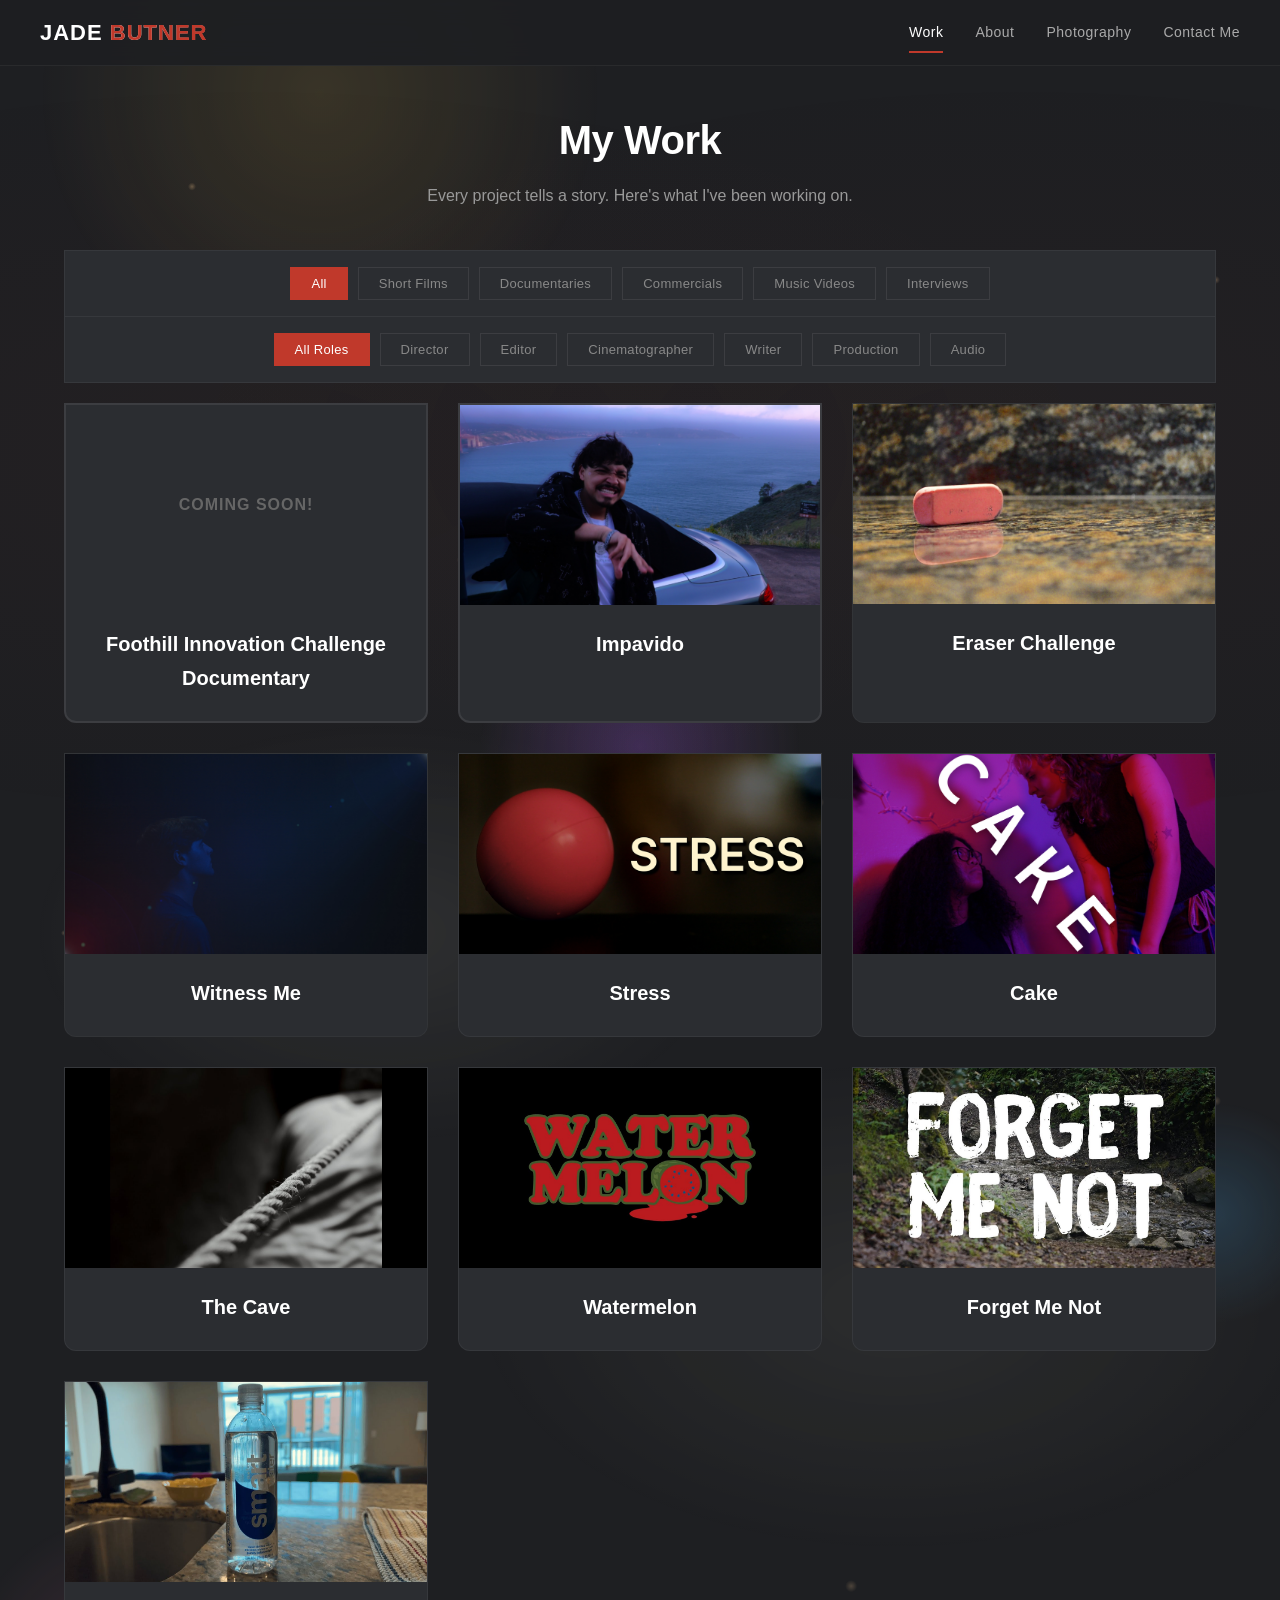
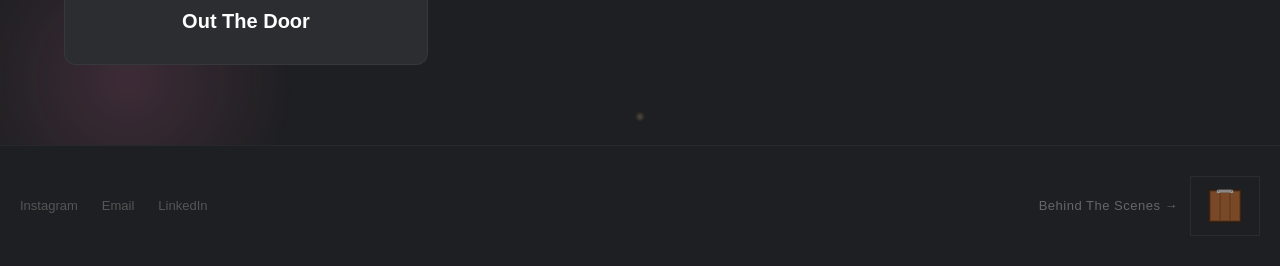
==== commit cc5ce6b7: "png to jpgs" ====
--- a/index.html
+++ b/index.html
@@ -316,8 +316,8 @@
                 roles: ["Director", "Producer", "Editor", "Colorist", "Sound Designer"],
                 logline: "A short documentary film pursuing the essence of a college challenge built to foster innovation.",
                 watchUrl: null,
-                poster: "images/Foothill-Poster.png",
-                thumbnail: "images/Foothill-Thumbnail.png"
+                poster: "images/Foothill-Poster.jpg",
+                thumbnail: "images/Foothill-Thumbnail.jpg"
             },
             {
                 title: "Impavido",
@@ -328,8 +328,8 @@
                 roles: ["Editor"],
                 logline: null,
                 watchUrl: "https://www.youtube.com/watch?v=6YN8ADAvQJQ",
-                poster: "images/Impavido-Square.png",
-                thumbnail: "images/Impavido-Thumbnail.png"
+                poster: "images/Impavido-Square.jpg",
+                thumbnail: "images/Impavido-Thumbnail.jpg"
             },
             {
                 title: "Eraser Challenge",
@@ -340,8 +340,8 @@
                 roles: ["Director", "Producer", "Cinematographer", "Editor", "Sound Designer"],
                 logline: "A public service announcement bringing awareness to a dangerous social media game called 'Eraser Challenge.'",
                 watchUrl: "https://www.youtube.com/watch?v=2RKbEokwI3o",
-                poster: "images/Eraser-Square.png",
-                thumbnail: "images/Eraser-Thumbnail.png"
+                poster: "images/Eraser-Square.jpg",
+                thumbnail: "images/Eraser-Thumbnail.jpg"
             },
             {
                 title: "Witness Me",
@@ -352,8 +352,8 @@
                 roles: ["Director", "Writer", "Producer", "Cinematographer", "Editor", "Colorist", "Sound Designer"],
                 logline: "Witness Me is a surrealist short film exhibiting the decision between political consciousness and unconsciousness.",
                 watchUrl: "https://www.youtube.com/watch?v=3oTU6rrO1CU",
-                poster: "images/Witness_Me-Poster.png",
-                thumbnail: "images/Witness_Me-Thumbnail.png"
+                poster: "images/Witness_Me-Poster.jpg",
+                thumbnail: "images/Witness_Me-Thumbnail.jpg"
             },
             {
                 title: "Stress",
@@ -364,8 +364,8 @@
                 roles: ["Director", "Writer", "Producer", "Editor", "Colorist", "Sound Designer"],
                 logline: "Stress is an experimental short film about college applications from the point of view of a stress ball.",
                 watchUrl: "https://www.youtube.com/watch?v=-YOOBmlXZ7w",
-                poster: "images/Stress-Poster.png",
-                thumbnail: "images/Stress-Thumbnail.png"
+                poster: "images/Stress-Poster.jpg",
+                thumbnail: "images/Stress-Thumbnail.jpg"
             },
             {
                 title: "Cake",
@@ -376,8 +376,8 @@
                 roles: ["Editor", "Colorist", "Sound Designer"],
                 logline: "After attending residential eating disorder treatment, a woman is forced to navigate a welcome back party grappling with inner demons.",
                 watchUrl: "https://www.youtube.com/watch?v=UcrWFSMoM6A",
-                poster: "images/Cake-Poster.png",
-                thumbnail: "images/Cake-Thumbnail.png"
+                poster: "images/Cake-Poster.jpg",
+                thumbnail: "images/Cake-Thumbnail.jpg"
             },
             {
                 title: "The Cave",
@@ -646,4 +646,4 @@
         renderProductions(currentTypeFilter, currentRoleFilter);
     </script>
 </body>
-</html>+</html>
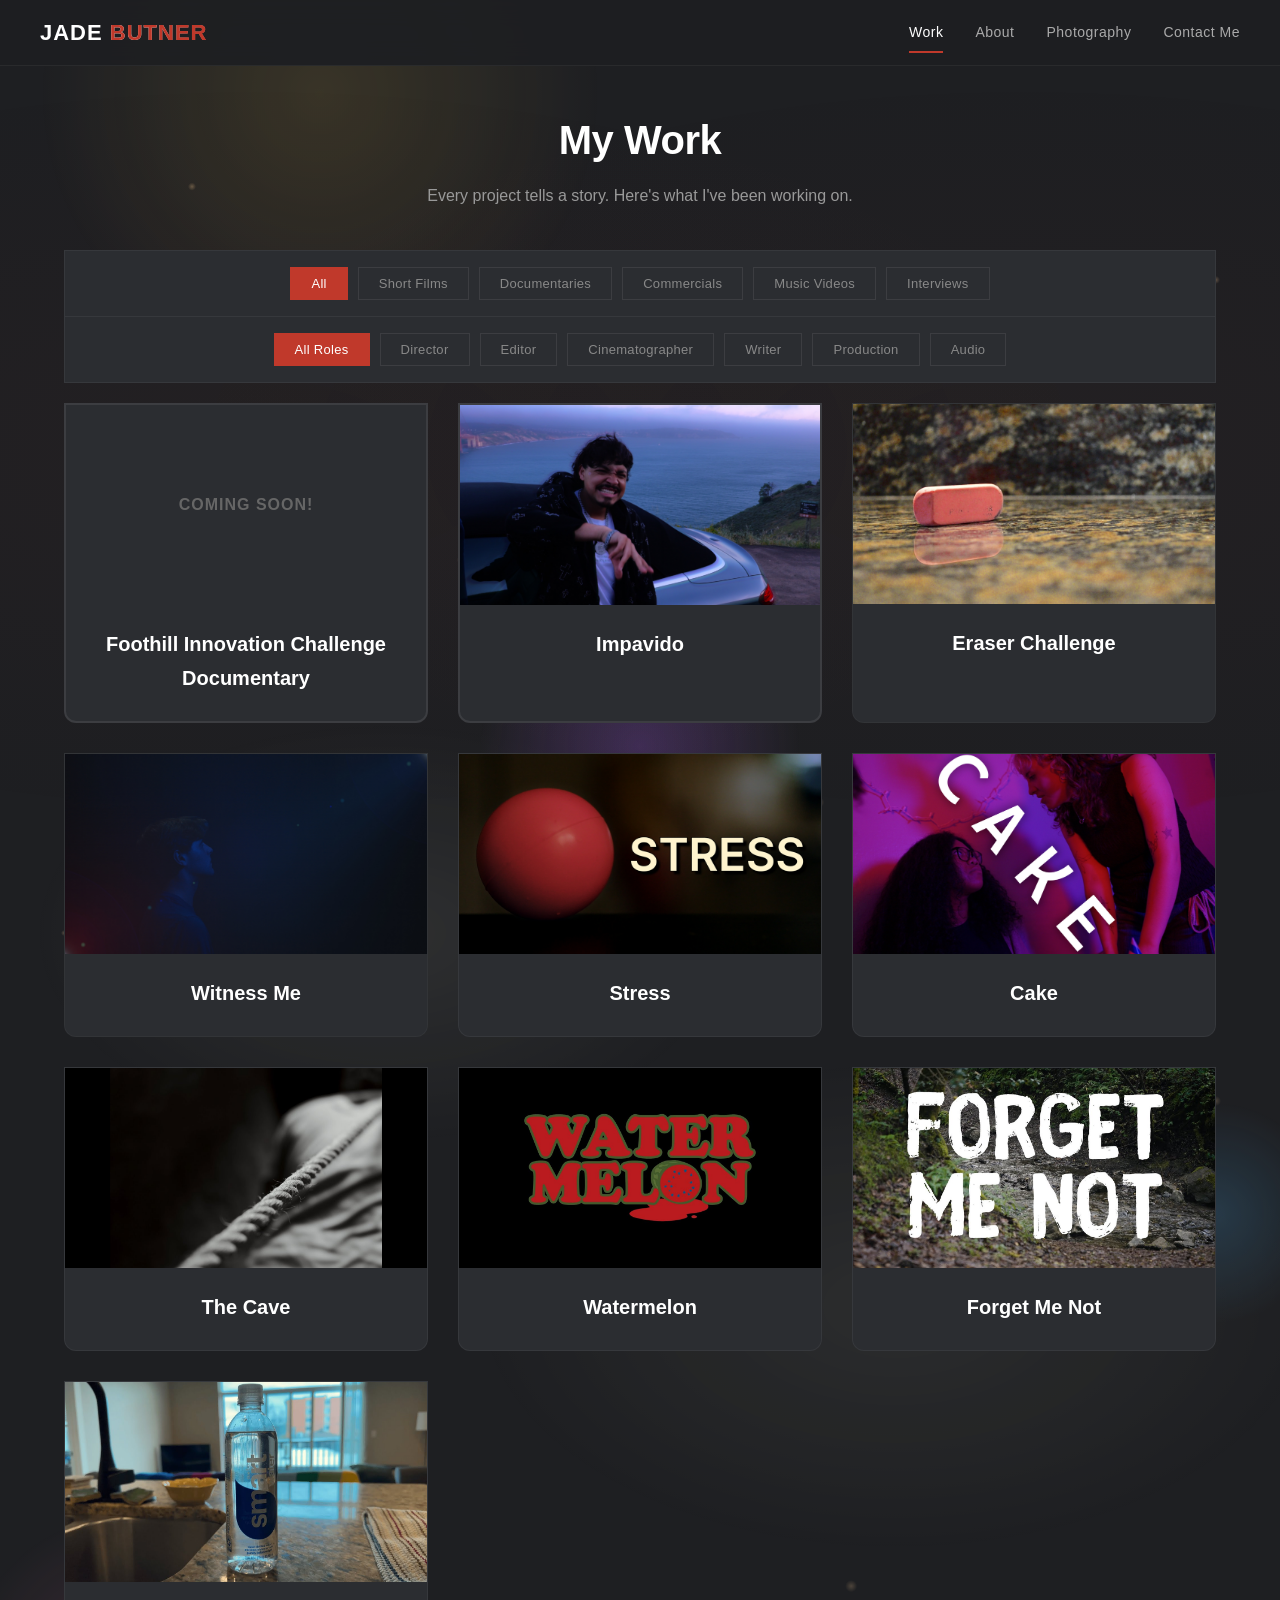
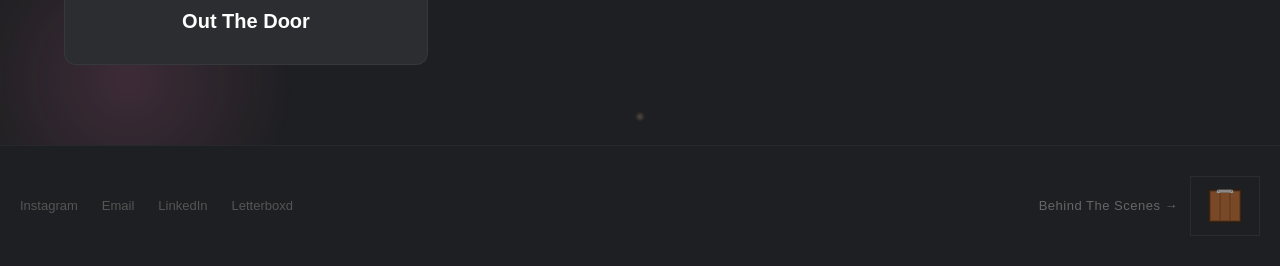
==== commit bb0212ff: "Add files via upload" ====
--- a/index.html
+++ b/index.html
@@ -268,6 +268,7 @@
             <a href="https://www.instagram.com/jaded.butter/" target="_blank" class="social-icon">Instagram</a>
             <a href="mailto:jadebutner@gmail.com" class="social-icon">Email</a>
             <a href="https://www.linkedin.com/in/jack-butner-2453b031a/" target="_blank" class="social-icon">LinkedIn</a>
+            <a href="https://letterboxd.com/jadedbutter/" target="_blank" class="social-icon">Letterboxd</a>
         </div>
         <div class="footer-bts-wrapper">
             <span class="bts-label">Behind The Scenes →</span>
@@ -325,7 +326,7 @@
                 genre: null,
                 releaseDate: "June, 2026",
                 stage: null,
-                roles: ["Editor"],
+                roles: ["Editor", "Producer"],
                 logline: null,
                 watchUrl: "https://www.youtube.com/watch?v=6YN8ADAvQJQ",
                 poster: "images/Impavido-Square.jpg",
@@ -472,7 +473,7 @@
             const keywords = roleMapping[roleFilter];
             if (!keywords) return true;
             return production.roles.some(role => 
-                keywords.some(keyword => role.toLowerCase().includes(keyword.toLowerCase()))
+                keywords.some(keyword => role.toLowerCase() === keyword.toLowerCase())
             );
         }
 
@@ -558,7 +559,7 @@
                         <div class="modal-roles">
                             <strong>My Role:</strong> ${p.roles.join(' · ')}
                         </div>
-                        ${p.logline ? `<div class="modal-logline"><strong>Logline:</strong> ${p.logline}</div>` : ''}
+                        ${p.logline ? `<div class="modal-logline"> ${p.logline}</div>` : ''}
                         ${p.watchUrl ? `<div class="modal-watch"><a href="${p.watchUrl}" target="_blank" class="btn-primary">Watch Now</a></div>` : ''}
                     </div>
                 </div>
@@ -646,4 +647,4 @@
         renderProductions(currentTypeFilter, currentRoleFilter);
     </script>
 </body>
-</html>
+</html>
